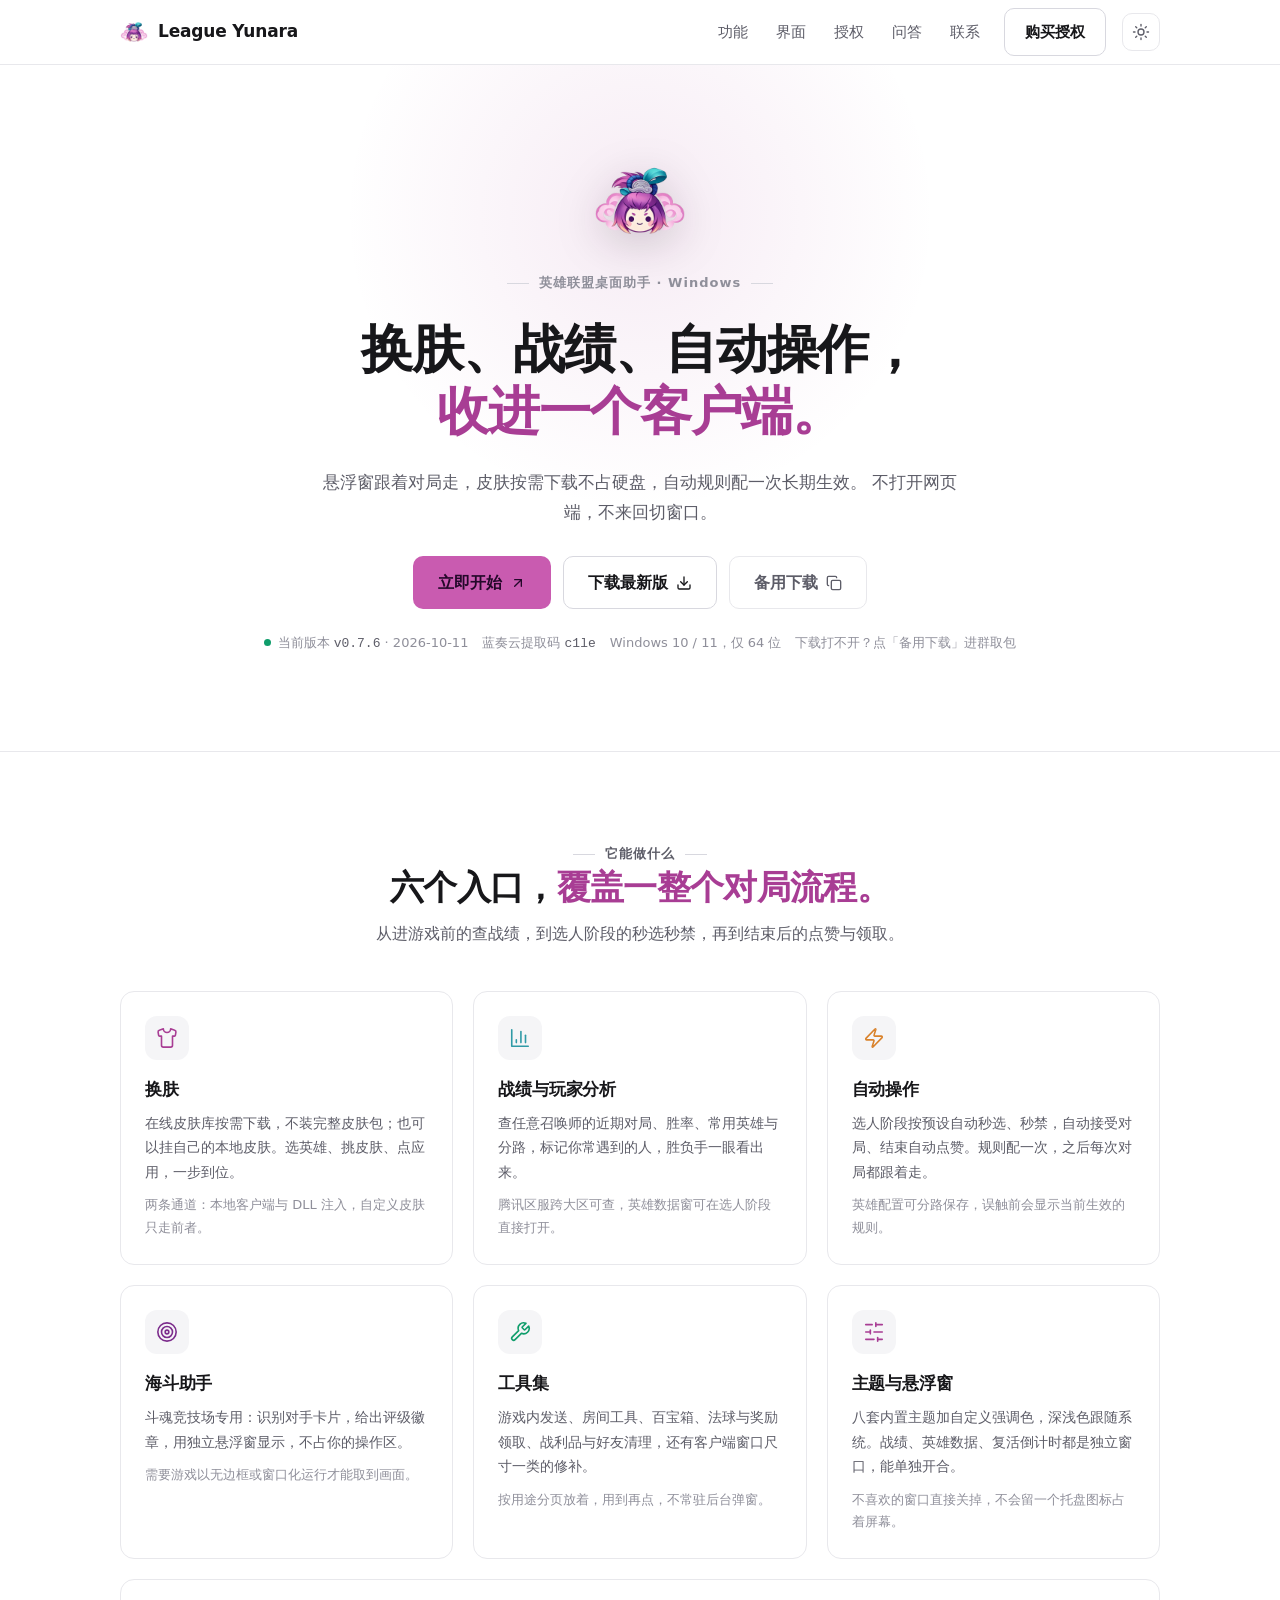
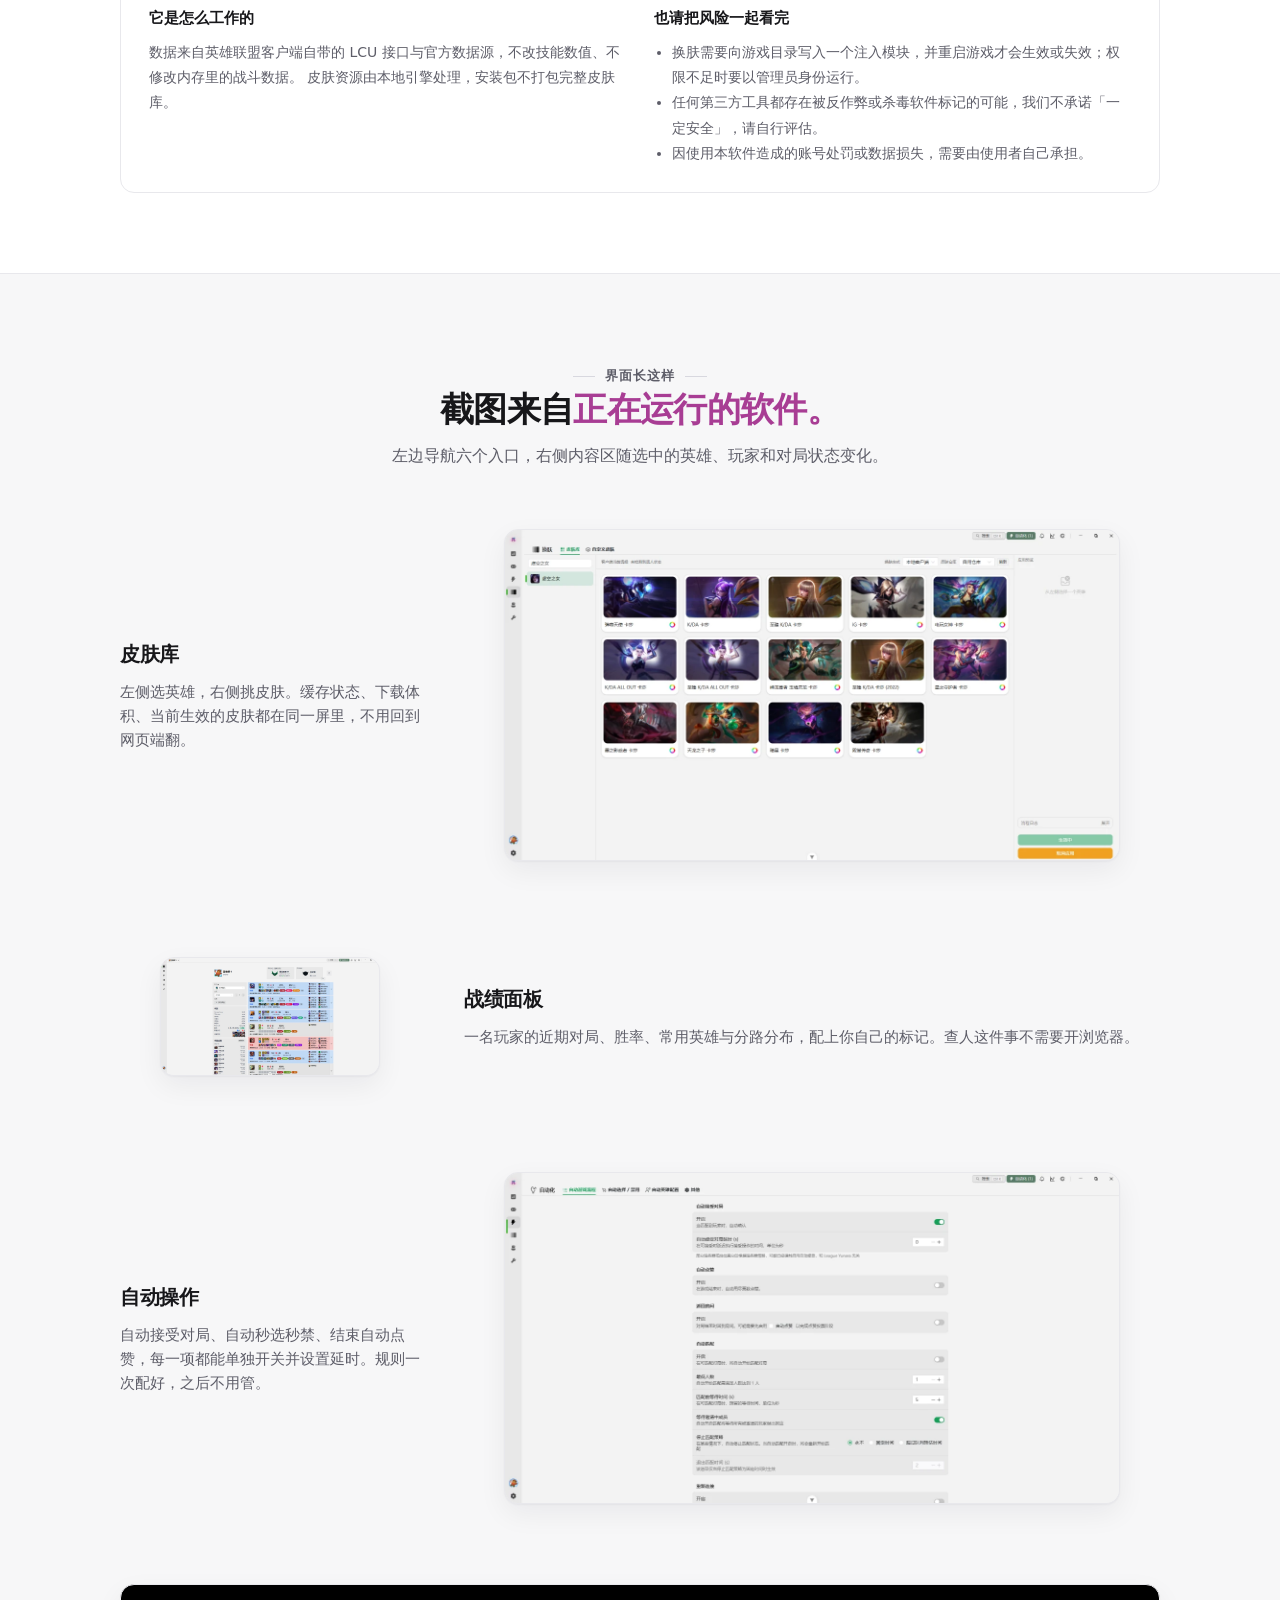
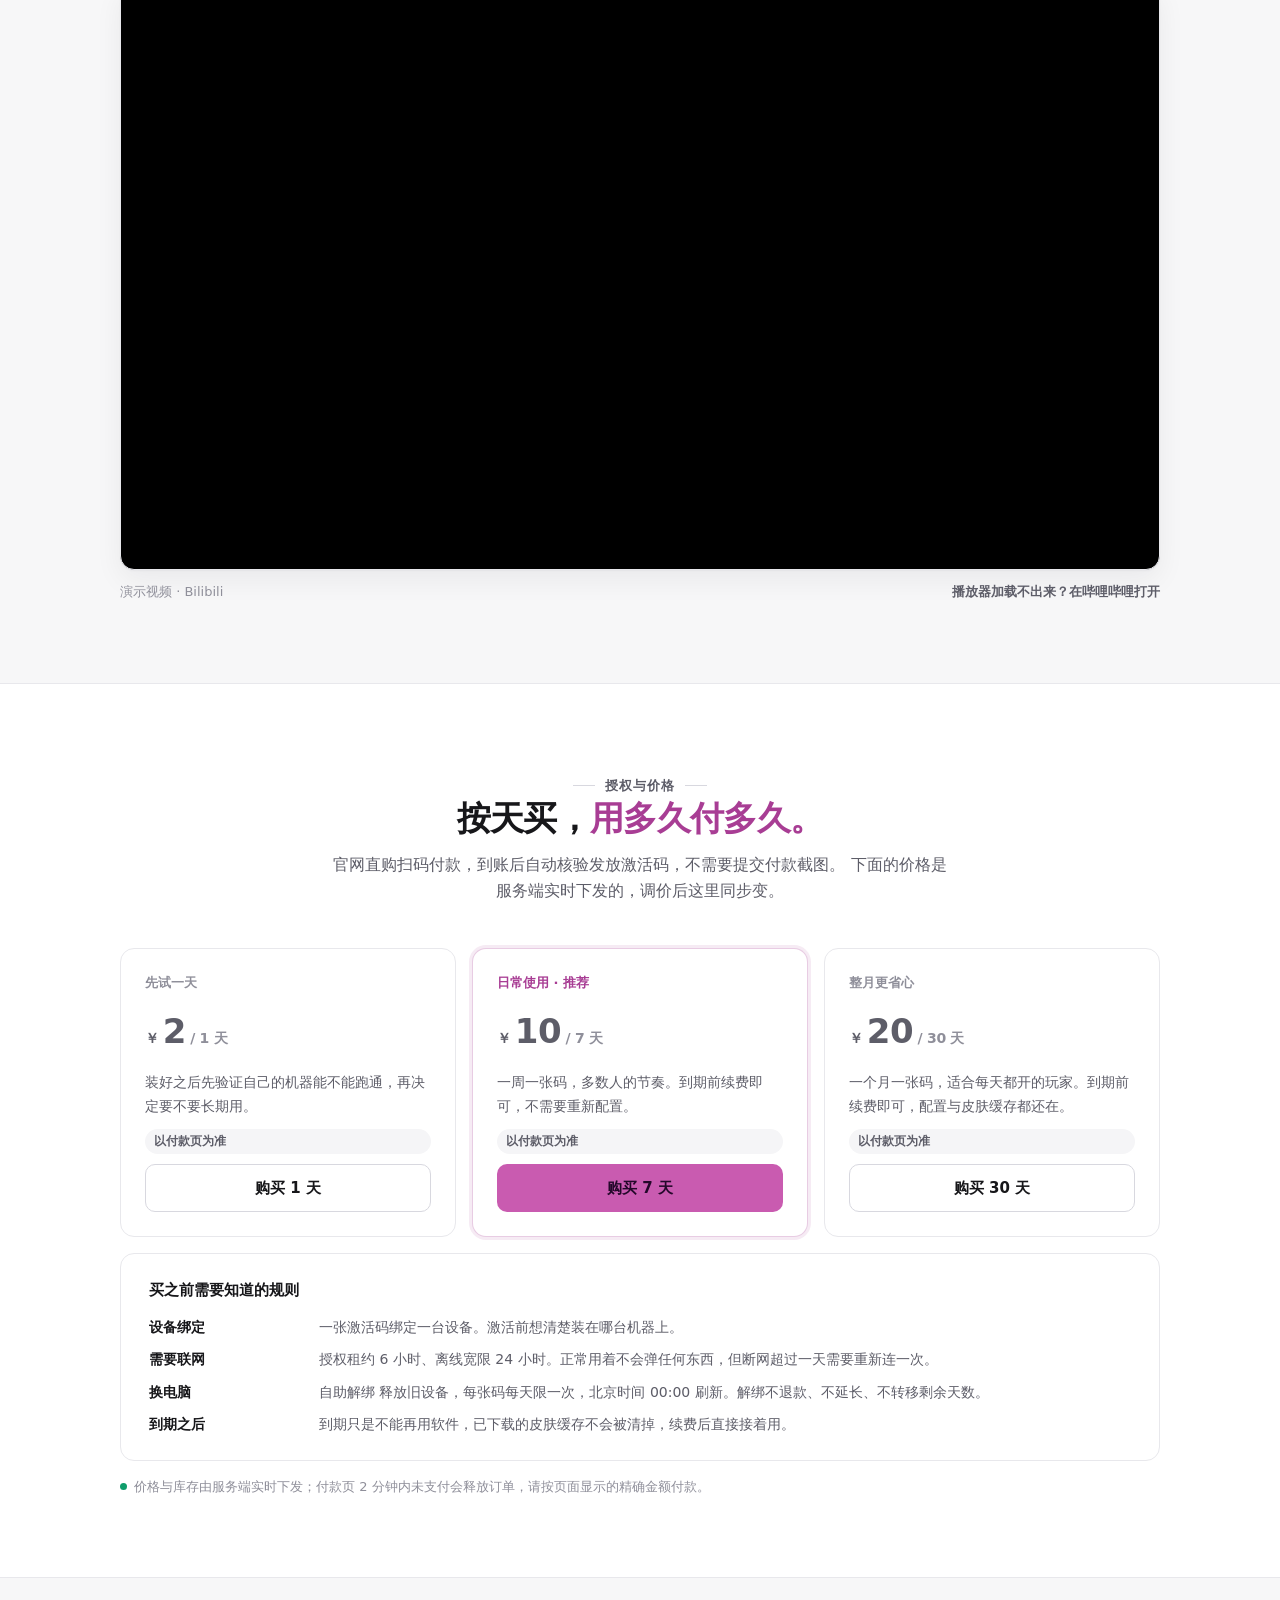
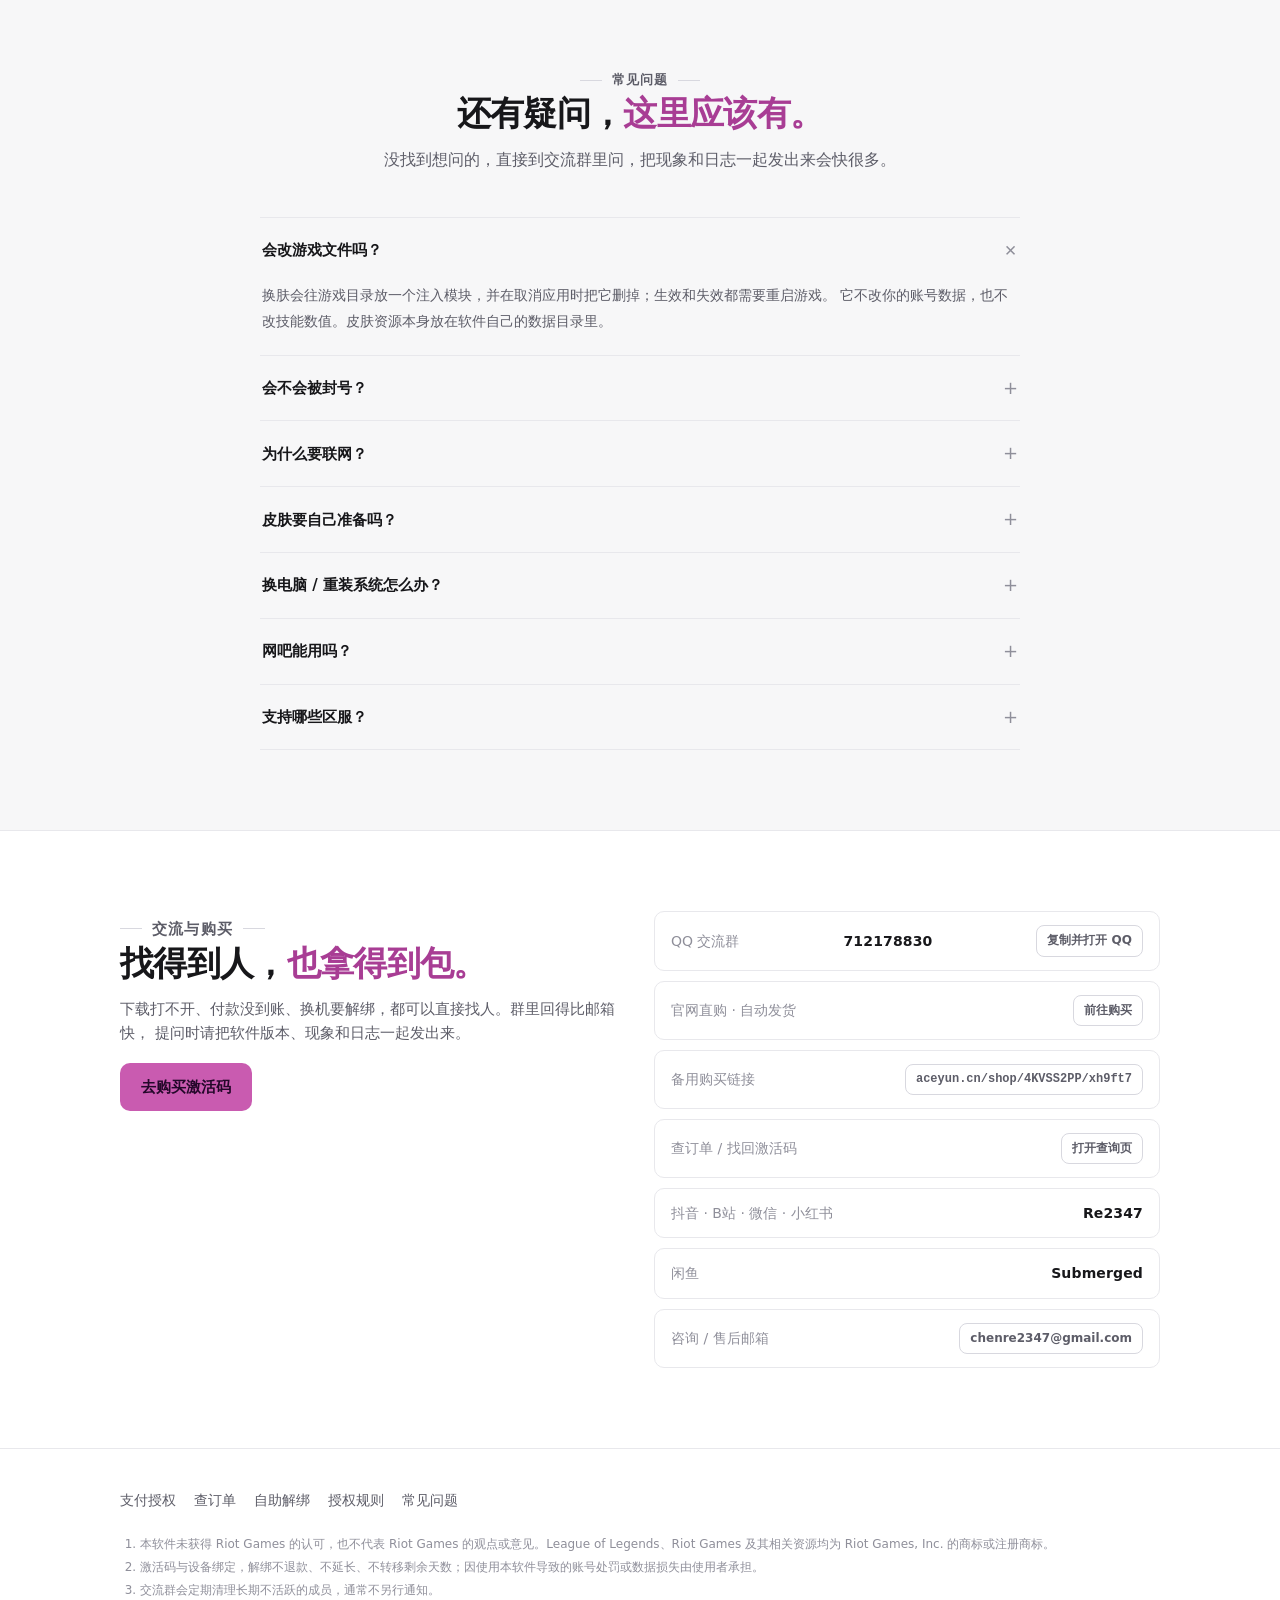
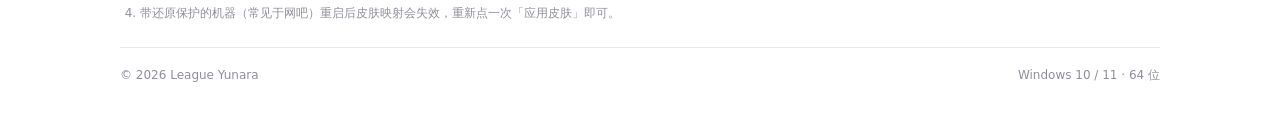
==== index.html @ 268c3302 "shop 备用入口镜像" ====
<!doctype html>
<html lang="zh-CN" data-theme="light">
  <head>
    <meta charset="UTF-8" />
    <meta name="viewport" content="width=device-width, initial-scale=1" />
    <meta
      name="description"
      content="League Yunara：英雄联盟桌面助手。换肤、战绩查询、自动操作、斗魂竞技场海斗助手与工具集，收进一个 Windows 客户端。"
    />
    <meta name="theme-color" content="#a83d94" />
    <meta property="og:title" content="League Yunara｜英雄联盟桌面助手" />
    <meta
      property="og:description"
      content="换肤、战绩、自动操作、海斗助手与工具集，收进一个 Windows 客户端。授权按天购买，官网直购自动发货。"
    />
    <meta property="og:type" content="website" />
    <title>League Yunara｜英雄联盟桌面助手</title>
    <script>
      // 先落主题再画首屏，避免深色偏好用户看到一闪的浅色底
      (function () {
        try {
          var saved = localStorage.getItem("yunara-site-theme");
          var theme =
            saved ||
            (window.matchMedia("(prefers-color-scheme: dark)").matches ? "dark" : "light");
          document.documentElement.setAttribute("data-theme", theme);
        } catch (e) {
          /* 读不到就用 HTML 上的 light 默认值 */
        }
      })();
    </script>
    <link rel="icon" href="./assets/logo.png" type="image/png" />
    <link rel="stylesheet" href="./styles.css" />
  </head>
  <body>
    <a class="skip-link" href="#features">跳到主要内容</a>

    <header class="header">
      <div class="wrap header-inner">
        <a class="brand" href="#top" aria-label="League Yunara 首页">
          <img src="./assets/logo.png" alt="" width="28" height="28" />
          <span>League Yunara</span>
        </a>

        <nav id="site-nav" class="nav" aria-label="主导航">
          <a href="#features">功能</a>
          <a href="#showcase">界面</a>
          <a href="#pricing">授权</a>
          <a href="#faq">问答</a>
          <a href="#contact">联系</a>
          <div class="nav-cta">
            <a
              class="btn btn-secondary"
              href="https://re2347.github.io/leagueyunara-pay/"
              aria-describedby="buy-backup"
              >购买授权</a
            >
            <div class="tip" id="buy-backup" role="tooltip">
              <span class="tip-label">备用购买链接</span>
              <a
                class="tip-link"
                href="https://aceyun.cn/shop/4KVSS2PP/xh9ft7"
                target="_blank"
                rel="noopener noreferrer"
                >aceyun.cn/shop/4KVSS2PP/xh9ft7</a
              >
            </div>
          </div>
        </nav>

        <button
          class="icon-btn theme-toggle"
          type="button"
          aria-label="切换深浅色"
          aria-pressed="false"
        >
          <svg
            class="theme-light"
            viewBox="0 0 24 24"
            fill="none"
            stroke="currentColor"
            stroke-width="1.8"
            stroke-linecap="round"
            stroke-linejoin="round"
            aria-hidden="true"
          >
            <circle cx="12" cy="12" r="4" />
            <path d="M12 2v2" /><path d="M12 20v2" /><path d="m4.93 4.93 1.41 1.41" />
            <path d="m17.66 17.66 1.41 1.41" /><path d="M2 12h2" /><path d="M20 12h2" />
            <path d="m6.34 17.66-1.41 1.41" /><path d="m19.07 4.93-1.41 1.41" />
          </svg>
          <svg
            class="theme-dark"
            viewBox="0 0 24 24"
            fill="none"
            stroke="currentColor"
            stroke-width="1.8"
            stroke-linecap="round"
            stroke-linejoin="round"
            aria-hidden="true"
          >
            <path d="M12 3a6 6 0 0 0 9 9 9 9 0 1 1-9-9Z" />
          </svg>
        </button>

        <button
          class="icon-btn menu-btn"
          type="button"
          aria-expanded="false"
          aria-controls="site-nav"
        >
          <span class="sr-only">打开菜单</span>
          <span aria-hidden="true"></span><span aria-hidden="true"></span>
        </button>
      </div>
    </header>

    <main id="top">
      <section class="hero" aria-labelledby="hero-title">
        <div class="wrap">
          <img class="hero-mark" src="./assets/logo.png" alt="League Yunara 图标" width="256" height="256" />
          <p class="kicker">英雄联盟桌面助手 · Windows</p>
          <h1 id="hero-title">换肤、战绩、自动操作，<br /><em>收进一个客户端。</em></h1>
          <p class="lede">
            悬浮窗跟着对局走，皮肤按需下载不占硬盘，自动规则配一次长期生效。
            不打开网页端，不来回切窗口。
          </p>
          <div class="hero-actions">
            <a class="btn btn-primary btn-lg" href="https://re2347.github.io/leagueyunara-pay/">
              立即开始
              <svg viewBox="0 0 24 24" fill="none" stroke="currentColor" stroke-width="2" stroke-linecap="round" stroke-linejoin="round" aria-hidden="true"><path d="M7 7h10v10" /><path d="M7 17 17 7" /></svg>
            </a>
            <a
              class="btn btn-secondary btn-lg"
              href="https://wwboj.lanzouc.com/b01euq54ah"
              data-lanzou-download
              target="_blank"
              rel="noopener noreferrer"
            >
              下载最新版
              <svg viewBox="0 0 24 24" fill="none" stroke="currentColor" stroke-width="2" stroke-linecap="round" stroke-linejoin="round" aria-hidden="true"><path d="M21 15v4a2 2 0 0 1-2 2H5a2 2 0 0 1-2-2v-4" /><polyline points="7 10 12 15 17 10" /><line x1="12" x2="12" y1="15" y2="3" /></svg>
            </a>
            <button class="btn btn-ghost btn-lg" type="button" id="backup-download">
              备用下载
              <svg viewBox="0 0 24 24" fill="none" stroke="currentColor" stroke-width="2" stroke-linecap="round" stroke-linejoin="round" aria-hidden="true"><rect width="14" height="14" x="8" y="8" rx="2" /><path d="M4 16c-1.1 0-2-.9-2-2V4c0-1.1.9-2 2-2h10c1.1 0 2 .9 2 2" /></svg>
            </button>
          </div>
          <!-- 版本号由 app.js 从 GitCode releases 读取；这里的值是 JS 失败时的兜底，不用每次发版都改 -->
          <p class="hero-meta">
            <span
              ><span class="dot"></span>当前版本 <code id="release-tag">v0.7.6</code> ·
              <span id="release-date">2026-10-11</span></span
            >
            <span>蓝奏云提取码 <code data-copy-password title="点击复制">c1le</code></span>
            <span>Windows 10 / 11，仅 64 位</span>
            <span>下载打不开？点「备用下载」进群取包</span>
          </p>
        </div>
      </section>

      <section id="features" class="section" aria-labelledby="features-title">
        <div class="wrap">
          <div class="section-head reveal">
            <p class="kicker">它能做什么</p>
            <h2 id="features-title">六个入口，<span>覆盖一整个对局流程。</span></h2>
            <p>从进游戏前的查战绩，到选人阶段的秒选秒禁，再到结束后的点赞与领取。</p>
          </div>

          <div class="grid reveal-group">
            <article class="card">
              <div class="tile t-accent">
                <svg viewBox="0 0 24 24" fill="none" stroke="currentColor" stroke-linecap="round" stroke-linejoin="round" aria-hidden="true"><path d="M20.38 3.46 16 2a4 4 0 0 1-8 0L3.62 3.46a2 2 0 0 0-1.34 2.23l.58 3.47a1 1 0 0 0 .99.84H6v10c0 1.1.9 2 2 2h8a2 2 0 0 0 2-2V10h2.15a1 1 0 0 0 .99-.84l.58-3.47a2 2 0 0 0-1.34-2.23z" /></svg>
              </div>
              <h3>换肤</h3>
              <p>在线皮肤库按需下载，不装完整皮肤包；也可以挂自己的本地皮肤。选英雄、挑皮肤、点应用，一步到位。</p>
              <p class="fine">两条通道：本地客户端与 DLL 注入，自定义皮肤只走前者。</p>
            </article>

            <article class="card">
              <div class="tile t-blue">
                <svg viewBox="0 0 24 24" fill="none" stroke="currentColor" stroke-linecap="round" stroke-linejoin="round" aria-hidden="true"><path d="M3 3v18h18" /><path d="M18 17V9" /><path d="M13 17V5" /><path d="M8 17v-3" /></svg>
              </div>
              <h3>战绩与玩家分析</h3>
              <p>查任意召唤师的近期对局、胜率、常用英雄与分路，标记你常遇到的人，胜负手一眼看出来。</p>
              <p class="fine">腾讯区服跨大区可查，英雄数据窗可在选人阶段直接打开。</p>
            </article>

            <article class="card">
              <div class="tile t-amber">
                <svg viewBox="0 0 24 24" fill="none" stroke="currentColor" stroke-linecap="round" stroke-linejoin="round" aria-hidden="true"><path d="M4 14a1 1 0 0 1-.78-1.63l9.9-10.2a.5.5 0 0 1 .86.46l-1.92 6.02A1 1 0 0 0 13 10h7a1 1 0 0 1 .78 1.63l-9.9 10.2a.5.5 0 0 1-.86-.46l1.92-6.02A1 1 0 0 0 11 14z" /></svg>
              </div>
              <h3>自动操作</h3>
              <p>选人阶段按预设自动秒选、秒禁，自动接受对局、结束自动点赞。规则配一次，之后每次对局都跟着走。</p>
              <p class="fine">英雄配置可分路保存，误触前会显示当前生效的规则。</p>
            </article>

            <article class="card">
              <div class="tile t-violet">
                <svg viewBox="0 0 24 24" fill="none" stroke="currentColor" stroke-linecap="round" stroke-linejoin="round" aria-hidden="true"><circle cx="12" cy="12" r="10" /><circle cx="12" cy="12" r="6" /><circle cx="12" cy="12" r="2" /></svg>
              </div>
              <h3>海斗助手</h3>
              <p>斗魂竞技场专用：识别对手卡片，给出评级徽章，用独立悬浮窗显示，不占你的操作区。</p>
              <p class="fine">需要游戏以无边框或窗口化运行才能取到画面。</p>
            </article>

            <article class="card">
              <div class="tile t-emerald">
                <svg viewBox="0 0 24 24" fill="none" stroke="currentColor" stroke-linecap="round" stroke-linejoin="round" aria-hidden="true"><path d="M14.7 6.3a1 1 0 0 0 0 1.4l1.6 1.6a1 1 0 0 0 1.4 0l3.77-3.77a6 6 0 0 1-7.94 7.94l-6.91 6.91a2.12 2.12 0 0 1-3-3l6.91-6.91a6 6 0 0 1 7.94-7.94l-3.76 3.76z" /></svg>
              </div>
              <h3>工具集</h3>
              <p>游戏内发送、房间工具、百宝箱、法球与奖励领取、战利品与好友清理，还有客户端窗口尺寸一类的修补。</p>
              <p class="fine">按用途分页放着，用到再点，不常驻后台弹窗。</p>
            </article>

            <article class="card">
              <div class="tile t-accent">
                <svg viewBox="0 0 24 24" fill="none" stroke="currentColor" stroke-linecap="round" stroke-linejoin="round" aria-hidden="true"><line x1="21" x2="14" y1="4" y2="4" /><line x1="10" x2="3" y1="4" y2="4" /><line x1="21" x2="12" y1="12" y2="12" /><line x1="8" x2="3" y1="12" y2="12" /><line x1="21" x2="16" y1="20" y2="20" /><line x1="12" x2="3" y1="20" y2="20" /><line x1="14" x2="14" y1="2" y2="6" /><line x1="8" x2="8" y1="10" y2="14" /><line x1="16" x2="16" y1="18" y2="22" /></svg>
              </div>
              <h3>主题与悬浮窗</h3>
              <p>八套内置主题加自定义强调色，深浅色跟随系统。战绩、英雄数据、复活倒计时都是独立窗口，能单独开合。</p>
              <p class="fine">不喜欢的窗口直接关掉，不会留一个托盘图标占着屏幕。</p>
            </article>
          </div>

          <div class="notice reveal">
            <div>
              <h3>它是怎么工作的</h3>
              <p>
                数据来自英雄联盟客户端自带的 LCU 接口与官方数据源，不改技能数值、不修改内存里的战斗数据。
                皮肤资源由本地引擎处理，安装包不打包完整皮肤库。
              </p>
            </div>
            <div>
              <h3>也请把风险一起看完</h3>
              <ul>
                <li>换肤需要向游戏目录写入一个注入模块，并重启游戏才会生效或失效；权限不足时要以管理员身份运行。</li>
                <li>任何第三方工具都存在被反作弊或杀毒软件标记的可能，我们不承诺「一定安全」，请自行评估。</li>
                <li>因使用本软件造成的账号处罚或数据损失，需要由使用者自己承担。</li>
              </ul>
            </div>
          </div>
        </div>
      </section>

      <section id="showcase" class="section section-alt" aria-labelledby="showcase-title">
        <div class="wrap">
          <div class="section-head reveal">
            <p class="kicker">界面长这样</p>
            <h2 id="showcase-title">截图来自<span>正在运行的软件。</span></h2>
            <p>左边导航六个入口，右侧内容区随选中的英雄、玩家和对局状态变化。</p>
          </div>

          <div class="shot-row reveal">
            <div class="shot-copy">
              <h3>皮肤库</h3>
              <p>左侧选英雄，右侧挑皮肤。缓存状态、下载体积、当前生效的皮肤都在同一屏里，不用回到网页端翻。</p>
            </div>
            <figure class="shot">
              <img src="./assets/shot-skin.webp" alt="League Yunara 换肤页：英雄列表与皮肤卡片" width="1280" height="688" loading="lazy" />
            </figure>
          </div>

          <div class="shot-row flip reveal">
            <div class="shot-copy">
              <h3>战绩面板</h3>
              <p>一名玩家的近期对局、胜率、常用英雄与分路分布，配上你自己的标记。查人这件事不需要开浏览器。</p>
            </div>
            <figure class="shot">
              <img src="./assets/shot-stats.webp" alt="League Yunara 战绩页：对局列表与胜率统计" width="1280" height="688" loading="lazy" />
            </figure>
          </div>

          <div class="shot-row reveal">
            <div class="shot-copy">
              <h3>自动操作</h3>
              <p>自动接受对局、自动秒选秒禁、结束自动点赞，每一项都能单独开关并设置延时。规则一次配好，之后不用管。</p>
            </div>
            <figure class="shot">
              <img src="./assets/shot-automation.webp" alt="League Yunara 自动操作页：对局流程与点赞开关" width="1280" height="688" loading="lazy" />
            </figure>
          </div>

          <div class="video reveal" id="demo">
            <iframe
              title="League Yunara 功能演示"
              src="https://player.bilibili.com/player.html?bvid=BV1d9h266Esj&amp;high_quality=1&amp;danmaku=0"
              loading="lazy"
              allow="fullscreen"
              allowfullscreen
              referrerpolicy="strict-origin-when-cross-origin"
            ></iframe>
          </div>
          <div class="video-foot reveal">
            <span>演示视频 · Bilibili</span>
            <a href="https://www.bilibili.com/video/BV1d9h266Esj/" rel="noopener noreferrer"
              >播放器加载不出来？在哔哩哔哩打开</a
            >
          </div>
        </div>
      </section>

      <section id="pricing" class="section" aria-labelledby="pricing-title">
        <div class="wrap">
          <div class="section-head reveal">
            <p class="kicker">授权与价格</p>
            <h2 id="pricing-title">按天买，<span>用多久付多久。</span></h2>
            <p>
              官网直购扫码付款，到账后自动核验发放激活码，不需要提交付款截图。
              下面的价格是服务端实时下发的，调价后这里同步变。
            </p>
          </div>

          <div class="plans reveal-group">
            <article class="plan">
              <span class="plan-tag">先试一天</span>
              <p class="price">￥<b data-price="200">2</b><i>/ 1 天</i></p>
              <p>装好之后先验证自己的机器能不能跑通，再决定要不要长期用。</p>
              <span class="pill" data-stock="1">正在读取库存…</span>
              <a class="btn btn-secondary" href="https://re2347.github.io/leagueyunara-pay/?plan=1">购买 1 天</a>
            </article>

            <article class="plan is-featured">
              <span class="plan-tag">日常使用 · 推荐</span>
              <p class="price">￥<b data-price="1000">10</b><i>/ 7 天</i></p>
              <p>一周一张码，多数人的节奏。到期前续费即可，不需要重新配置。</p>
              <span class="pill" data-stock="7">正在读取库存…</span>
              <a class="btn btn-primary" href="https://re2347.github.io/leagueyunara-pay/?plan=7">购买 7 天</a>
            </article>

            <article class="plan">
              <span class="plan-tag">整月更省心</span>
              <p class="price">￥<b data-price="2000">20</b><i>/ 30 天</i></p>
              <p>一个月一张码，适合每天都开的玩家。到期前续费即可，配置与皮肤缓存都还在。</p>
              <span class="pill" data-stock="30">正在读取库存…</span>
              <a class="btn btn-secondary" href="https://re2347.github.io/leagueyunara-pay/?plan=30">购买 30 天</a>
            </article>
          </div>

          <div class="rules reveal">
            <h3>买之前需要知道的规则</h3>
            <dl>
              <dt>设备绑定</dt>
              <dd>一张激活码绑定一台设备。激活前想清楚装在哪台机器上。</dd>
              <dt>需要联网</dt>
              <dd>
                授权租约 6 小时、离线宽限 24 小时。正常用着不会弹任何东西，但断网超过一天需要重新连一次。
              </dd>
              <dt>换电脑</dt>
              <dd>
                <a href="https://re2347.github.io/leagueyunara-pay/unbind.html">自助解绑</a>
                释放旧设备，每张码每天限一次，北京时间 00:00 刷新。解绑不退款、不延长、不转移剩余天数。
              </dd>
              <dt>到期之后</dt>
              <dd>到期只是不能再用软件，已下载的皮肤缓存不会被清掉，续费后直接接着用。</dd>
            </dl>
          </div>

          <p class="foot-note reveal">
            <span class="dot"></span>价格与库存由服务端实时下发；付款页 2 分钟内未支付会释放订单，请按页面显示的精确金额付款。
          </p>
        </div>
      </section>

      <section id="faq" class="section section-alt" aria-labelledby="faq-title">
        <div class="wrap">
          <div class="section-head reveal">
            <p class="kicker">常见问题</p>
            <h2 id="faq-title">还有疑问，<span>这里应该有。</span></h2>
            <p>没找到想问的，直接到交流群里问，把现象和日志一起发出来会快很多。</p>
          </div>

          <div class="faq reveal">
            <details open>
              <summary>会改游戏文件吗？<span aria-hidden="true">+</span></summary>
              <p>
                换肤会往游戏目录放一个注入模块，并在取消应用时把它删掉；生效和失效都需要重启游戏。
                它不改你的账号数据，也不改技能数值。皮肤资源本身放在软件自己的数据目录里。
              </p>
            </details>
            <details>
              <summary>会不会被封号？<span aria-hidden="true">+</span></summary>
              <p>
                我们不承诺一定安全。软件走客户端自带的 LCU 接口与本地渲染，不做内存修改那类事，
                但第三方工具始终有被反作弊标记的可能。请把它当作风险自负的使用，账号问题我们无法代为申诉。
              </p>
            </details>
            <details>
              <summary>为什么要联网？<span aria-hidden="true">+</span></summary>
              <p>
                授权是服务端验证的：租约 6 小时，离线宽限 24 小时，软件会在后台静默续期。
                所以正常使用感觉不到它存在，但长时间断网后需要重新连一次网。
              </p>
            </details>
            <details>
              <summary>皮肤要自己准备吗？<span aria-hidden="true">+</span></summary>
              <p>
                不需要。皮肤库在线按需下载，只取你真正应用的那几个。
                想用自己的皮肤包也可以，走「自定义皮肤」页签，仅本地客户端通道支持。
              </p>
            </details>
            <details>
              <summary>换电脑 / 重装系统怎么办？<span aria-hidden="true">+</span></summary>
              <p>
                先在<a href="https://re2347.github.io/leagueyunara-pay/unbind.html">自助解绑</a>释放旧设备，再在新机器上用同一张码激活。
                每张码每天只能自助解绑一次；如果旧机器已经打不开软件了，加群走人工。
              </p>
            </details>
            <details>
              <summary>网吧能用吗？<span aria-hidden="true">+</span></summary>
              <p>
                可以用。换肤需要向游戏目录写入文件，遇到权限不足时以管理员身份运行软件即可。
                带还原保护的机器重启后皮肤会回到原始状态，重新点一次「应用皮肤」就行。
              </p>
            </details>
            <details>
              <summary>支持哪些区服？<span aria-hidden="true">+</span></summary>
              <p>
                国服为主要使用场景，战绩查询支持腾讯区跨大区；外服按皮肤编号统一处理。
                海斗助手需要游戏以无边框或窗口化运行。
              </p>
            </details>
          </div>
        </div>
      </section>

      <section id="contact" class="section" aria-labelledby="contact-title">
        <div class="wrap contact-grid">
          <div class="contact-copy reveal">
            <p class="kicker">交流与购买</p>
            <h2 id="contact-title">找得到人，<span>也拿得到包。</span></h2>
            <p>
              下载打不开、付款没到账、换机要解绑，都可以直接找人。群里回得比邮箱快，
              提问时请把软件版本、现象和日志一起发出来。
            </p>
            <a class="btn btn-primary" href="https://re2347.github.io/leagueyunara-pay/">去购买激活码</a>
          </div>

          <div class="contact-list reveal-group">
            <div class="contact-row">
              <span>QQ 交流群</span>
              <strong id="qq-group">712178830</strong>
              <button class="mini-btn" type="button" data-copy-qq>复制并打开 QQ</button>
            </div>
            <div class="contact-row">
              <span>官网直购 · 自动发货</span>
              <a class="mini-btn" href="https://re2347.github.io/leagueyunara-pay/">前往购买</a>
            </div>
            <div class="contact-row">
              <span>备用购买链接</span>
              <a
                class="mini-btn mono"
                href="https://aceyun.cn/shop/4KVSS2PP/xh9ft7"
                target="_blank"
                rel="noopener noreferrer"
                >aceyun.cn/shop/4KVSS2PP/xh9ft7</a
              >
            </div>
            <div class="contact-row">
              <span>查订单 / 找回激活码</span>
              <a class="mini-btn" href="https://re2347.github.io/leagueyunara-pay/query.html">打开查询页</a>
            </div>
            <div class="contact-row">
              <span>抖音 · B站 · 微信 · 小红书</span>
              <strong>Re2347</strong>
            </div>
            <div class="contact-row">
              <span>闲鱼</span>
              <strong>Submerged</strong>
            </div>
            <div class="contact-row">
              <span>咨询 / 售后邮箱</span>
              <a class="mini-btn" href="mailto:chenre2347@gmail.com">chenre2347@gmail.com</a>
            </div>
          </div>
        </div>
      </section>
    </main>

    <footer class="footer">
      <div class="wrap">
        <div class="footer-links">
          <a href="https://re2347.github.io/leagueyunara-pay/">支付授权</a>
          <a href="https://re2347.github.io/leagueyunara-pay/query.html">查订单</a>
          <a href="https://re2347.github.io/leagueyunara-pay/unbind.html">自助解绑</a>
          <a href="#pricing">授权规则</a>
          <a href="#faq">常见问题</a>
        </div>
        <ol>
          <li>
            本软件未获得 Riot Games 的认可，也不代表 Riot Games 的观点或意见。League of Legends、Riot Games
            及其相关资源均为 Riot Games, Inc. 的商标或注册商标。
          </li>
          <li>激活码与设备绑定，解绑不退款、不延长、不转移剩余天数；因使用本软件导致的账号处罚或数据损失由使用者承担。</li>
          <li>交流群会定期清理长期不活跃的成员，通常不另行通知。</li>
          <li>带还原保护的机器（常见于网吧）重启后皮肤映射会失效，重新点一次「应用皮肤」即可。</li>
        </ol>
        <div class="footer-bottom">
          <span>© 2026 League Yunara</span>
          <span>Windows 10 / 11 · 64 位</span>
        </div>
      </div>
    </footer>

    <div id="toast" class="toast" role="status" aria-live="polite"></div>

    <script src="./app.js" defer></script>
  </body>
</html>
---- styles.css ----
/* League Yunara 官网样式。无构建步骤：手写 CSS，字体只用系统栈（外链字体在大陆不可达）。
   主题开关在 <html data-theme="light|dark">，与客户端内部约定一致。 */

:root {
  --canvas: #ffffff;
  --canvas-alt: #f7f7f8;
  --surface: #ffffff;
  --surface-2: #f5f5f7;
  --line: #e8e8ec;
  --line-strong: #d8d8df;
  --ink: #17171a;
  --ink-2: #5d5d68;
  --ink-3: #8f8f9a;

  /* 主题色取自软件图标本体：发色由 #7c2c8c 走到 #ec84cc，中调 #a44cac / #e484c4，
     描边 #440c5c。文字与链接用深一档，按钮用亮一档配墨字。 */
  --accent: #a83d94;
  --accent-soft: rgba(168, 61, 148, 0.1);
  --accent-line: rgba(168, 61, 148, 0.26);

  --btn-bg: #c95bb0;
  --btn-bg-hover: #d97cc4;
  --btn-ink: #24082a;

  --emerald: #0f9d6b;
  --blue: #2f9aa6; /* 图标发饰的青 */
  --violet: #7c2c8c; /* 图标发色的暗部 */
  --amber: #d9822b;

  --r-lg: 18px;
  --r-md: 14px;
  --r-sm: 10px;
  --shadow-1: 0 1px 2px rgba(16, 24, 40, 0.04), 0 10px 28px rgba(16, 24, 40, 0.06);
  --shadow-2: 0 28px 64px rgba(16, 24, 40, 0.12);
  --maxw: 1080px;
  --gutter: 20px;
  --sans: "Segoe UI", "Microsoft YaHei UI", "Microsoft YaHei", system-ui, -apple-system,
    "PingFang SC", "Hiragino Sans GB", "Source Han Sans SC", "Noto Sans CJK SC", sans-serif;
  --mono: ui-monospace, "Cascadia Mono", Consolas, "Liberation Mono", monospace;
  color-scheme: light;
}

html[data-theme="dark"] {
  --canvas: #0b0b0d;
  --canvas-alt: #111114;
  --surface: #151518;
  --surface-2: #1c1c21;
  --line: #26262d;
  --line-strong: #35353e;
  --ink: #f2f2f5;
  --ink-2: #a3a3ae;
  --ink-3: #75757f;

  --accent: #e484c4;
  --accent-soft: rgba(228, 132, 196, 0.14);
  --accent-line: rgba(228, 132, 196, 0.32);

  --btn-bg: #c95bb0;
  --btn-bg-hover: #e484c4;
  --btn-ink: #24082a;

  --emerald: #3ecf8e;
  --blue: #4cc0cc;
  --violet: #c084d4;
  --amber: #f0a15c;
  --shadow-1: 0 1px 2px rgba(0, 0, 0, 0.5), 0 10px 28px rgba(0, 0, 0, 0.35);
  --shadow-2: 0 28px 64px rgba(0, 0, 0, 0.5);
  color-scheme: dark;
}

*,
*::before,
*::after {
  box-sizing: border-box;
}

html {
  scroll-behavior: smooth;
  scroll-padding-top: 84px;
  -webkit-text-size-adjust: 100%;
}

body {
  margin: 0;
  background: var(--canvas);
  color: var(--ink);
  font-family: var(--sans);
  font-size: 16px;
  line-height: 1.6;
  -webkit-font-smoothing: antialiased;
  transition: background-color 0.3s ease, color 0.3s ease;
}

img {
  display: block;
  max-width: 100%;
  height: auto;
}

a {
  color: inherit;
  text-decoration: none;
}

h1,
h2,
h3,
p {
  margin: 0;
}

:focus-visible {
  outline: 2px solid var(--accent);
  outline-offset: 2px;
  border-radius: 4px;
}

.sr-only {
  position: absolute;
  width: 1px;
  height: 1px;
  padding: 0;
  margin: -1px;
  overflow: hidden;
  clip: rect(0 0 0 0);
  white-space: nowrap;
  border: 0;
}

.skip-link {
  position: absolute;
  left: -9999px;
  top: 8px;
  z-index: 100;
  padding: 10px 16px;
  background: var(--btn-bg);
  color: var(--btn-ink);
  border-radius: var(--r-sm);
  font-weight: 600;
}

.skip-link:focus {
  left: 8px;
}

.wrap {
  max-width: var(--maxw);
  margin: 0 auto;
  padding: 0 var(--gutter);
}

/* ===== 顶栏 ===== */
.header {
  position: sticky;
  top: 0;
  z-index: 50;
  background: var(--canvas);
  border-bottom: 1px solid var(--line);
  transition: background-color 0.3s ease, border-color 0.3s ease;
}

.header-inner {
  display: flex;
  align-items: center;
  gap: 16px;
  height: 64px;
}

.brand {
  display: flex;
  align-items: center;
  gap: 10px;
  font-size: 1.0625rem;
  font-weight: 700;
  letter-spacing: -0.01em;
  margin-right: auto;
}

.brand img {
  width: 28px;
  height: 28px;
  border-radius: 7px;
}

.nav {
  display: flex;
  align-items: center;
  gap: 4px;
}

.nav > a {
  padding: 8px 12px;
  border-radius: var(--r-sm);
  color: var(--ink-2);
  font-size: 0.9375rem;
  font-weight: 500;
  transition: color 0.2s ease, background-color 0.2s ease;
}

.nav > a:hover {
  color: var(--ink);
  background: var(--surface-2);
}

.nav .btn {
  margin-left: 8px;
}

/* 购买授权悬浮出来的备用链接：复用卡片的表面/描边/阴影，两档主题都跟着 token 走 */
.nav-cta {
  position: relative;
}

.tip {
  position: absolute;
  top: calc(100% + 10px);
  right: 0;
  z-index: 60;
  min-width: 240px;
  padding: 10px 12px;
  background: var(--surface);
  border: 1px solid var(--line);
  border-radius: var(--r-sm);
  box-shadow: var(--shadow-1);
  text-align: left;
  opacity: 0;
  visibility: hidden;
  transform: translateY(-4px);
  transition: opacity 0.18s ease, transform 0.18s ease, visibility 0.18s;
}

.nav-cta:hover .tip,
.nav-cta:focus-within .tip {
  opacity: 1;
  visibility: visible;
  transform: none;
}

.tip::before {
  content: "";
  position: absolute;
  top: -5px;
  right: 20px;
  width: 8px;
  height: 8px;
  background: var(--surface);
  border-top: 1px solid var(--line);
  border-left: 1px solid var(--line);
  transform: rotate(45deg);
}

.tip-label {
  display: block;
  margin-bottom: 4px;
  color: var(--ink-3);
  font-size: 0.75rem;
  font-weight: 600;
}

.tip-link {
  display: block;
  color: var(--accent);
  font-family: var(--mono);
  font-size: 0.75rem;
  line-height: 1.5;
  word-break: break-all;
}

.tip-link:hover {
  text-decoration: underline;
}

.icon-btn {
  display: grid;
  place-items: center;
  width: 38px;
  height: 38px;
  border: 1px solid var(--line);
  border-radius: var(--r-sm);
  background: var(--surface);
  color: var(--ink-2);
  cursor: pointer;
  transition: color 0.2s ease, border-color 0.2s ease;
}

.icon-btn:hover {
  color: var(--ink);
  border-color: var(--line-strong);
}

.icon-btn svg {
  width: 18px;
  height: 18px;
}

.theme-dark,
html[data-theme="dark"] .theme-light {
  display: none;
}

html[data-theme="dark"] .theme-dark {
  display: block;
}

.menu-btn {
  display: none;
}

.menu-btn span {
  display: block;
  width: 16px;
  height: 1.5px;
  background: currentColor;
  border-radius: 2px;
  transition: transform 0.2s ease;
}

.menu-btn span + span {
  margin-top: 4px;
}

.menu-btn[aria-expanded="true"] span:first-child {
  transform: translateY(2.75px) rotate(45deg);
}

.menu-btn[aria-expanded="true"] span:last-child {
  transform: translateY(-2.75px) rotate(-45deg);
}

/* ===== 按钮 ===== */
.btn {
  display: inline-flex;
  align-items: center;
  justify-content: center;
  gap: 8px;
  padding: 11px 20px;
  border: 1px solid transparent;
  border-radius: var(--r-sm);
  font: inherit;
  font-size: 0.9375rem;
  font-weight: 600;
  cursor: pointer;
  white-space: nowrap;
  transition: background-color 0.2s ease, border-color 0.2s ease, color 0.2s ease,
    transform 0.2s ease;
}

.btn svg {
  width: 16px;
  height: 16px;
}

.btn:active {
  transform: translateY(1px);
}

.btn-primary {
  background: var(--btn-bg);
  color: var(--btn-ink);
}

.btn-primary:hover {
  background: var(--btn-bg-hover);
}

.btn-secondary {
  background: var(--surface);
  border-color: var(--line-strong);
  color: var(--ink);
}

.btn-secondary:hover {
  border-color: var(--ink-3);
  background: var(--surface-2);
}

.btn-ghost {
  background: transparent;
  border-color: var(--line);
  color: var(--ink-2);
}

.btn-ghost:hover {
  color: var(--ink);
  border-color: var(--line-strong);
}

.btn-lg {
  padding: 13px 24px;
  font-size: 1rem;
}

/* ===== Hero ===== */
.hero {
  position: relative;
  overflow: hidden;
  padding: 88px 0 96px;
  text-align: center;
}

.hero::before {
  content: "";
  position: absolute;
  left: 50%;
  top: -260px;
  width: 820px;
  height: 820px;
  transform: translateX(-50%);
  background: radial-gradient(closest-side, var(--accent-soft), transparent 72%);
  pointer-events: none;
}

.hero > .wrap {
  position: relative;
  display: flex;
  flex-direction: column;
  align-items: center;
  gap: 24px;
}

/* 图标本体是透明 PNG，用 drop-shadow 才贴着轮廓，box-shadow 会露出方角 */
.hero-mark {
  width: 96px;
  height: 96px;
  filter: drop-shadow(0 10px 22px rgba(24, 12, 20, 0.18));
}

.kicker {
  display: inline-flex;
  align-items: center;
  gap: 10px;
  color: var(--ink-3);
  font-size: 0.8125rem;
  font-weight: 600;
  letter-spacing: 0.08em;
}

.kicker::before,
.kicker::after {
  content: "";
  width: 22px;
  height: 1px;
  background: var(--line-strong);
}

h1 {
  max-width: 820px;
  font-size: clamp(2rem, 5.6vw, 3.25rem);
  font-weight: 800;
  line-height: 1.2;
  letter-spacing: -0.025em;
}

h1 em {
  font-style: normal;
  color: var(--accent);
}

.lede {
  max-width: 640px;
  color: var(--ink-2);
  font-size: 1.0625rem;
  line-height: 1.8;
}

.hero-actions {
  display: flex;
  flex-wrap: wrap;
  justify-content: center;
  gap: 12px;
  margin-top: 4px;
}

.hero-meta {
  display: flex;
  flex-wrap: wrap;
  justify-content: center;
  gap: 6px 14px;
  color: var(--ink-3);
  font-size: 0.8125rem;
}

.hero-meta code {
  font-family: var(--mono);
  font-size: 0.8125rem;
  color: var(--ink-2);
}

.dot {
  display: inline-block;
  width: 7px;
  height: 7px;
  margin-right: 7px;
  border-radius: 50%;
  background: var(--emerald);
  vertical-align: 1px;
}

/* ===== 分区 ===== */
.section {
  padding: 80px 0;
  border-top: 1px solid var(--line);
}

.section-alt {
  background: var(--canvas-alt);
}

.section-head {
  max-width: 620px;
  margin: 0 auto 44px;
  text-align: center;
}

h2 {
  font-size: clamp(1.625rem, 3.4vw, 2.125rem);
  font-weight: 700;
  line-height: 1.3;
  letter-spacing: -0.02em;
}

h2 span {
  color: var(--accent);
}

.section-head p {
  margin-top: 12px;
  color: var(--ink-2);
}

/* ===== 能力卡 ===== */
.grid {
  display: grid;
  grid-template-columns: repeat(3, minmax(0, 1fr));
  gap: 20px;
}

.card {
  padding: 24px;
  background: var(--surface);
  border: 1px solid var(--line);
  border-radius: var(--r-md);
  transition: border-color 0.25s ease, transform 0.25s ease, background-color 0.3s ease;
}

.card:hover {
  border-color: var(--line-strong);
  transform: translateY(-2px);
}

.tile {
  display: grid;
  place-items: center;
  width: 44px;
  height: 44px;
  margin-bottom: 16px;
  border-radius: 12px;
  background: var(--surface-2);
}

.tile svg {
  width: 22px;
  height: 22px;
  stroke-width: 1.75;
}

.t-accent {
  color: var(--accent);
}
.t-emerald {
  color: var(--emerald);
}
.t-blue {
  color: var(--blue);
}
.t-violet {
  color: var(--violet);
}
.t-amber {
  color: var(--amber);
}

.card h3 {
  margin-bottom: 8px;
  font-size: 1.0625rem;
  font-weight: 700;
  letter-spacing: -0.01em;
}

.card p {
  color: var(--ink-2);
  font-size: 0.875rem;
  line-height: 1.75;
}

.card p + p,
.card .fine {
  margin-top: 10px;
  color: var(--ink-3);
  font-size: 0.8125rem;
}

/* 坦白说明块 */
.notice {
  display: grid;
  grid-template-columns: repeat(2, minmax(0, 1fr));
  gap: 28px;
  margin-top: 20px;
  padding: 26px 28px;
  background: var(--surface);
  border: 1px solid var(--line);
  border-radius: var(--r-md);
}

.notice h3 {
  margin-bottom: 10px;
  font-size: 0.9375rem;
  font-weight: 700;
}

.notice p,
.notice li {
  color: var(--ink-2);
  font-size: 0.875rem;
  line-height: 1.8;
}

.notice ul {
  margin: 0;
  padding-left: 18px;
}

/* ===== 界面展示 ===== */
.shot-row {
  display: grid;
  grid-template-columns: minmax(0, 300px) minmax(0, 1fr);
  gap: 44px;
  align-items: center;
  margin-bottom: 64px;
}

.shot-row:last-of-type {
  margin-bottom: 0;
}

.shot-row.flip .shot-copy {
  order: 2;
}

.shot-copy h3 {
  margin-bottom: 10px;
  font-size: 1.25rem;
  font-weight: 700;
  letter-spacing: -0.015em;
}

.shot-copy p {
  color: var(--ink-2);
  font-size: 0.9375rem;
}

.shot {
  overflow: hidden;
  border: 1px solid var(--line);
  border-radius: var(--r-md);
  background: var(--surface-2);
  box-shadow: var(--shadow-1);
}

.shot img {
  width: 100%;
}

.video {
  overflow: hidden;
  border: 1px solid var(--line);
  border-radius: var(--r-md);
  background: #000;
  box-shadow: var(--shadow-1);
}

.video iframe {
  display: block;
  width: 100%;
  aspect-ratio: 16 / 9;
  border: 0;
}

.video-foot {
  display: flex;
  flex-wrap: wrap;
  gap: 12px;
  justify-content: space-between;
  margin-top: 12px;
  color: var(--ink-3);
  font-size: 0.8125rem;
}

.video-foot a {
  color: var(--ink-2);
  font-weight: 600;
}

.video-foot a:hover {
  color: var(--accent);
}

/* ===== 授权 ===== */
.plans {
  display: grid;
  grid-template-columns: repeat(3, minmax(0, 1fr));
  gap: 16px;
}

.plan {
  position: relative;
  display: flex;
  flex-direction: column;
  gap: 10px;
  padding: 24px;
  background: var(--surface);
  border: 1px solid var(--line);
  border-radius: var(--r-md);
}

.plan.is-featured {
  border-color: var(--accent-line);
  box-shadow: 0 0 0 3px var(--accent-soft);
}

.plan-tag {
  color: var(--ink-3);
  font-size: 0.8125rem;
  font-weight: 600;
}

.plan.is-featured .plan-tag {
  color: var(--accent);
}

.price {
  display: flex;
  align-items: baseline;
  gap: 4px;
  font-weight: 800;
  letter-spacing: -0.02em;
}

.price b {
  font-size: 2.125rem;
  font-weight: 800;
}

.price i {
  font-style: normal;
  color: var(--ink-3);
  font-size: 0.875rem;
  font-weight: 600;
}

.price s {
  margin-left: 6px;
  color: var(--ink-3);
  font-size: 0.8125rem;
  font-weight: 500;
}

.plan p {
  flex: 1;
  color: var(--ink-2);
  font-size: 0.875rem;
  line-height: 1.7;
}

.pill {
  display: inline-flex;
  align-items: center;
  padding: 3px 9px;
  border-radius: 999px;
  background: var(--surface-2);
  color: var(--ink-2);
  font-size: 0.75rem;
  font-weight: 600;
}

.pill-ok {
  background: rgba(15, 157, 107, 0.12);
  color: var(--emerald);
}

.pill-low {
  background: rgba(217, 130, 43, 0.14);
  color: var(--amber);
}

.pill-out {
  background: var(--accent-soft);
  color: var(--accent);
}

.rules {
  margin-top: 16px;
  padding: 24px 28px;
  background: var(--surface);
  border: 1px solid var(--line);
  border-radius: var(--r-md);
}

.rules h3 {
  margin-bottom: 14px;
  font-size: 0.9375rem;
  font-weight: 700;
}

.rules dl {
  display: grid;
  grid-template-columns: 150px minmax(0, 1fr);
  gap: 10px 20px;
  margin: 0;
  font-size: 0.875rem;
}

.rules dt {
  color: var(--ink);
  font-weight: 600;
}

.rules dd {
  margin: 0;
  color: var(--ink-2);
}

.foot-note {
  margin-top: 16px;
  color: var(--ink-3);
  font-size: 0.8125rem;
}

/* ===== 问答 ===== */
.faq {
  max-width: 760px;
  margin: 0 auto;
  border-top: 1px solid var(--line);
}

.faq details {
  border-bottom: 1px solid var(--line);
}

.faq summary {
  display: flex;
  align-items: center;
  justify-content: space-between;
  gap: 16px;
  padding: 18px 2px;
  color: var(--ink);
  font-size: 0.9375rem;
  font-weight: 600;
  cursor: pointer;
  list-style: none;
}

.faq summary::-webkit-details-marker {
  display: none;
}

.faq summary span {
  color: var(--ink-3);
  font-size: 1.125rem;
  font-weight: 400;
  transition: transform 0.2s ease;
}

.faq details[open] summary span {
  transform: rotate(45deg);
}

.faq details p {
  padding: 0 2px 20px;
  color: var(--ink-2);
  font-size: 0.875rem;
  line-height: 1.85;
}

.faq details a {
  color: var(--accent);
  font-weight: 600;
}

.faq details a:hover {
  text-decoration: underline;
}

/* ===== 联系 ===== */
.contact-grid {
  display: grid;
  grid-template-columns: minmax(0, 1fr) minmax(0, 1fr);
  gap: 28px;
  align-items: start;
}

.contact-copy h2 {
  margin-bottom: 12px;
}

.contact-copy p {
  color: var(--ink-2);
  font-size: 0.9375rem;
}

.contact-copy .btn {
  margin-top: 18px;
}

.contact-list {
  display: grid;
  gap: 10px;
}

.contact-row {
  display: flex;
  align-items: center;
  justify-content: space-between;
  gap: 16px;
  padding: 13px 16px;
  background: var(--surface);
  border: 1px solid var(--line);
  border-radius: var(--r-sm);
  font-size: 0.875rem;
}

.contact-row span {
  color: var(--ink-3);
}

.contact-row strong {
  font-weight: 600;
  letter-spacing: 0.01em;
}

.mini-btn {
  padding: 5px 10px;
  border: 1px solid var(--line-strong);
  border-radius: 8px;
  background: transparent;
  color: var(--ink-2);
  font: inherit;
  font-size: 0.75rem;
  font-weight: 600;
  cursor: pointer;
  transition: color 0.2s ease, border-color 0.2s ease;
}

.mini-btn:hover {
  color: var(--accent);
  border-color: var(--accent-line);
}

/* 备用购买链接直接显示地址，触屏用户没有 hover 也能看到并长按复制 */
.mini-btn.mono {
  font-family: var(--mono);
  font-size: 0.75rem;
  white-space: normal;
  text-align: right;
  overflow-wrap: anywhere;
}

/* ===== 页脚 ===== */
.footer {
  padding: 40px 0 48px;
  border-top: 1px solid var(--line);
  background: var(--canvas);
}

.footer-links {
  display: flex;
  flex-wrap: wrap;
  gap: 18px;
  margin-bottom: 22px;
  font-size: 0.875rem;
}

.footer-links a {
  color: var(--ink-2);
  font-weight: 500;
}

.footer-links a:hover {
  color: var(--accent);
}

.footer ol {
  margin: 0 0 22px;
  padding-left: 20px;
  color: var(--ink-3);
  font-size: 0.75rem;
  line-height: 1.9;
}

.footer-bottom {
  display: flex;
  flex-wrap: wrap;
  gap: 8px 16px;
  justify-content: space-between;
  padding-top: 18px;
  border-top: 1px solid var(--line);
  color: var(--ink-3);
  font-size: 0.75rem;
}

/* ===== toast ===== */
.toast {
  position: fixed;
  left: 50%;
  bottom: 28px;
  z-index: 60;
  max-width: min(92vw, 420px);
  padding: 12px 18px;
  transform: translate(-50%, 12px);
  opacity: 0;
  pointer-events: none;
  background: var(--ink);
  color: var(--canvas);
  border-radius: var(--r-sm);
  font-size: 0.875rem;
  font-weight: 500;
  box-shadow: var(--shadow-2);
  transition: opacity 0.25s ease, transform 0.25s ease;
}

.toast.is-visible {
  opacity: 1;
  transform: translate(-50%, 0);
}

/* ===== 入场（仅在 JS 可用时隐藏） ===== */
.js .reveal {
  opacity: 0;
  transform: translateY(14px);
  transition: opacity 0.55s ease, transform 0.55s ease;
}

.js .reveal.in {
  opacity: 1;
  transform: none;
}

.js .reveal-group > * {
  opacity: 0;
  transform: translateY(14px);
  transition: opacity 0.5s ease, transform 0.5s ease;
}

.js .reveal-group.in > * {
  opacity: 1;
  transform: none;
}

.js .reveal-group.in > *:nth-child(2) {
  transition-delay: 0.06s;
}

.js .reveal-group.in > *:nth-child(3) {
  transition-delay: 0.12s;
}

.js .reveal-group.in > *:nth-child(4) {
  transition-delay: 0.18s;
}

/* ===== 响应式 ===== */
@media (max-width: 960px) {
  .grid,
  .plans {
    grid-template-columns: repeat(2, minmax(0, 1fr));
  }

  .shot-row,
  .contact-grid,
  .notice {
    grid-template-columns: minmax(0, 1fr);
    gap: 24px;
  }

  .shot-row.flip .shot-copy {
    order: 0;
  }
}

@media (max-width: 880px) {
  .menu-btn {
    display: grid;
  }

  .nav {
    position: absolute;
    top: 64px;
    left: 0;
    right: 0;
    display: none;
    flex-direction: column;
    align-items: stretch;
    gap: 2px;
    padding: 12px var(--gutter) 20px;
    background: var(--canvas);
    border-bottom: 1px solid var(--line);
    box-shadow: var(--shadow-1);
  }

  .nav.is-open {
    display: flex;
  }

  .nav > a {
    padding: 12px 10px;
    font-size: 1rem;
  }

  .nav .btn {
    margin: 10px 0 0;
  }
}

@media (max-width: 620px) {
  .grid,
  .plans,
  .rules dl {
    grid-template-columns: minmax(0, 1fr);
  }

  .rules dl {
    gap: 2px 0;
  }

  .rules dd {
    margin-bottom: 12px;
  }

  .section {
    padding: 60px 0;
  }

  /* 窄屏下把每行的操作项放到第二行，长链接不会被截成 "t7" 这种孤字 */
  .contact-row {
    flex-wrap: wrap;
  }

  .contact-row > .mini-btn {
    flex: 1 1 100%;
    text-align: left;
  }

  .hero {
    padding: 60px 0 68px;
  }

  .hero-actions .btn {
    flex: 1 1 auto;
  }
}

@media (prefers-reduced-motion: reduce) {
  html {
    scroll-behavior: auto;
  }

  *,
  *::before,
  *::after {
    animation: none !important;
    transition: none !important;
  }

  .js .reveal,
  .js .reveal-group > * {
    opacity: 1;
    transform: none;
  }
}
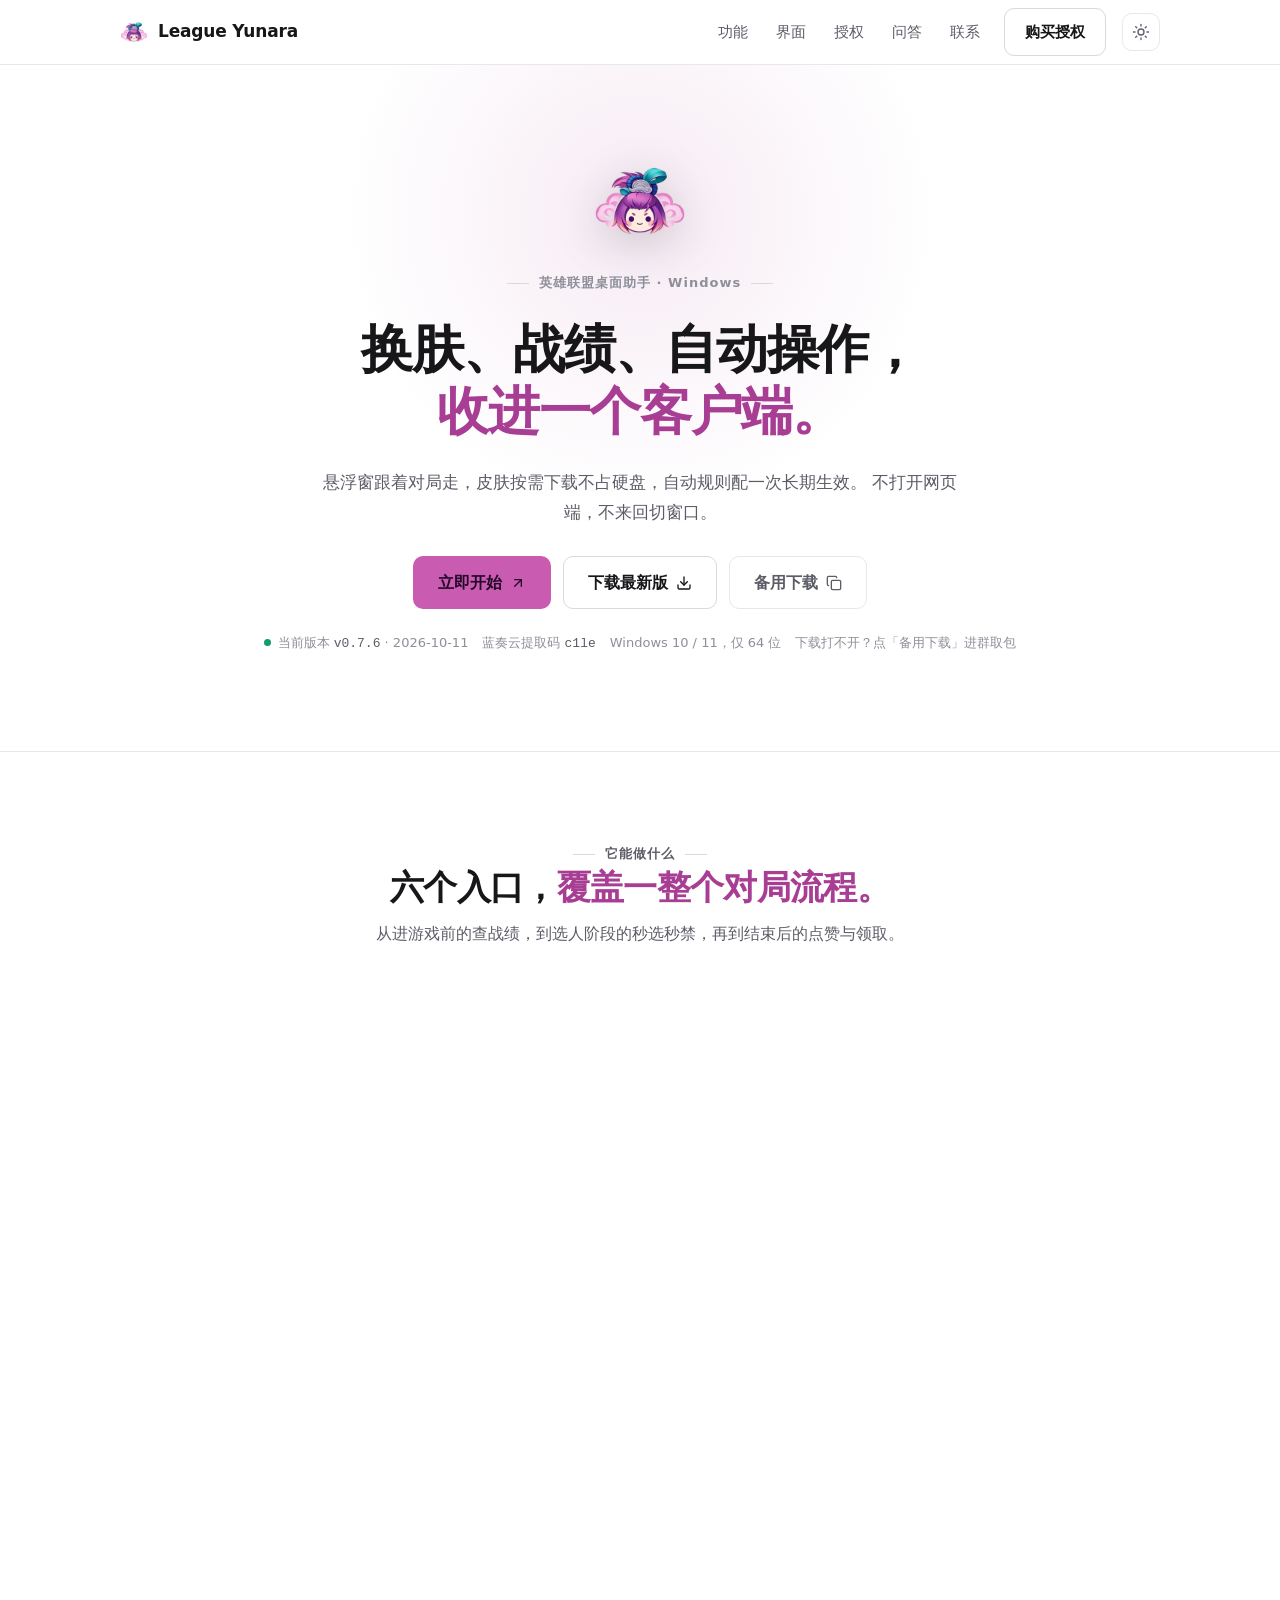
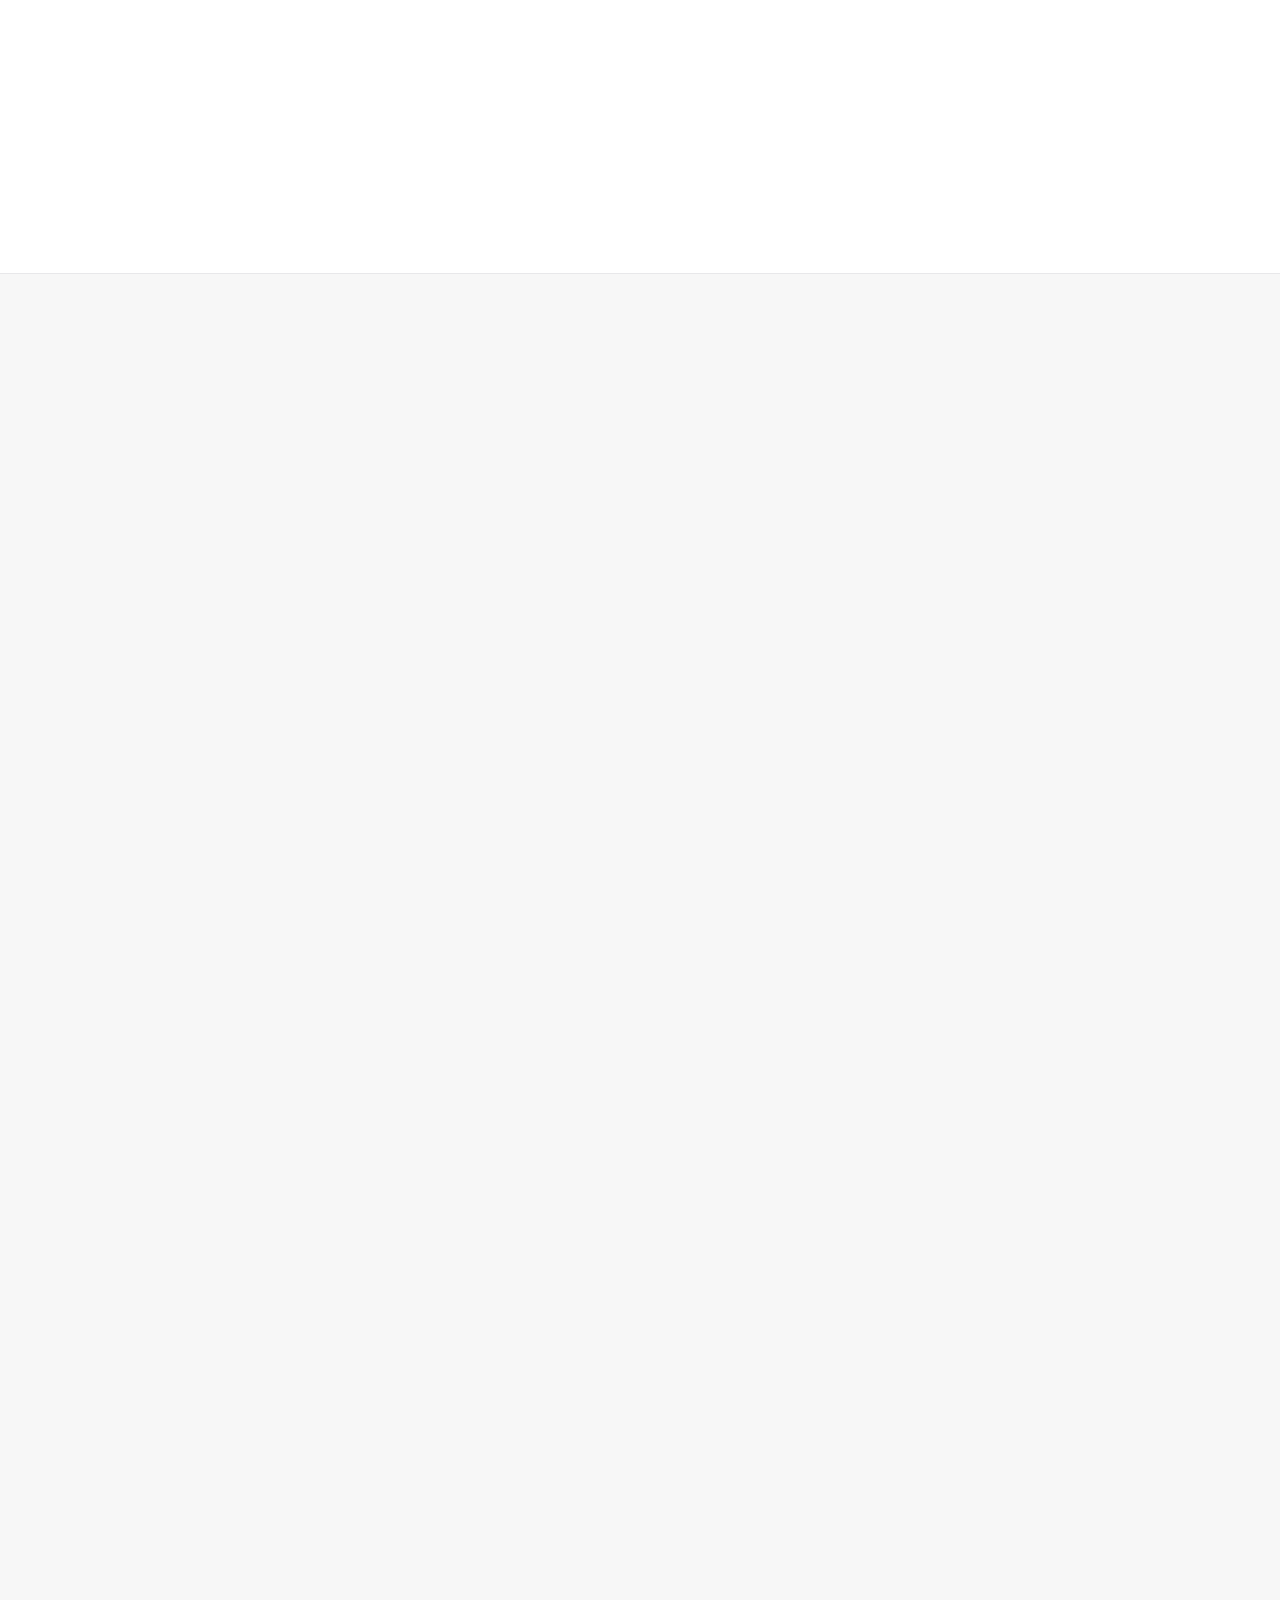
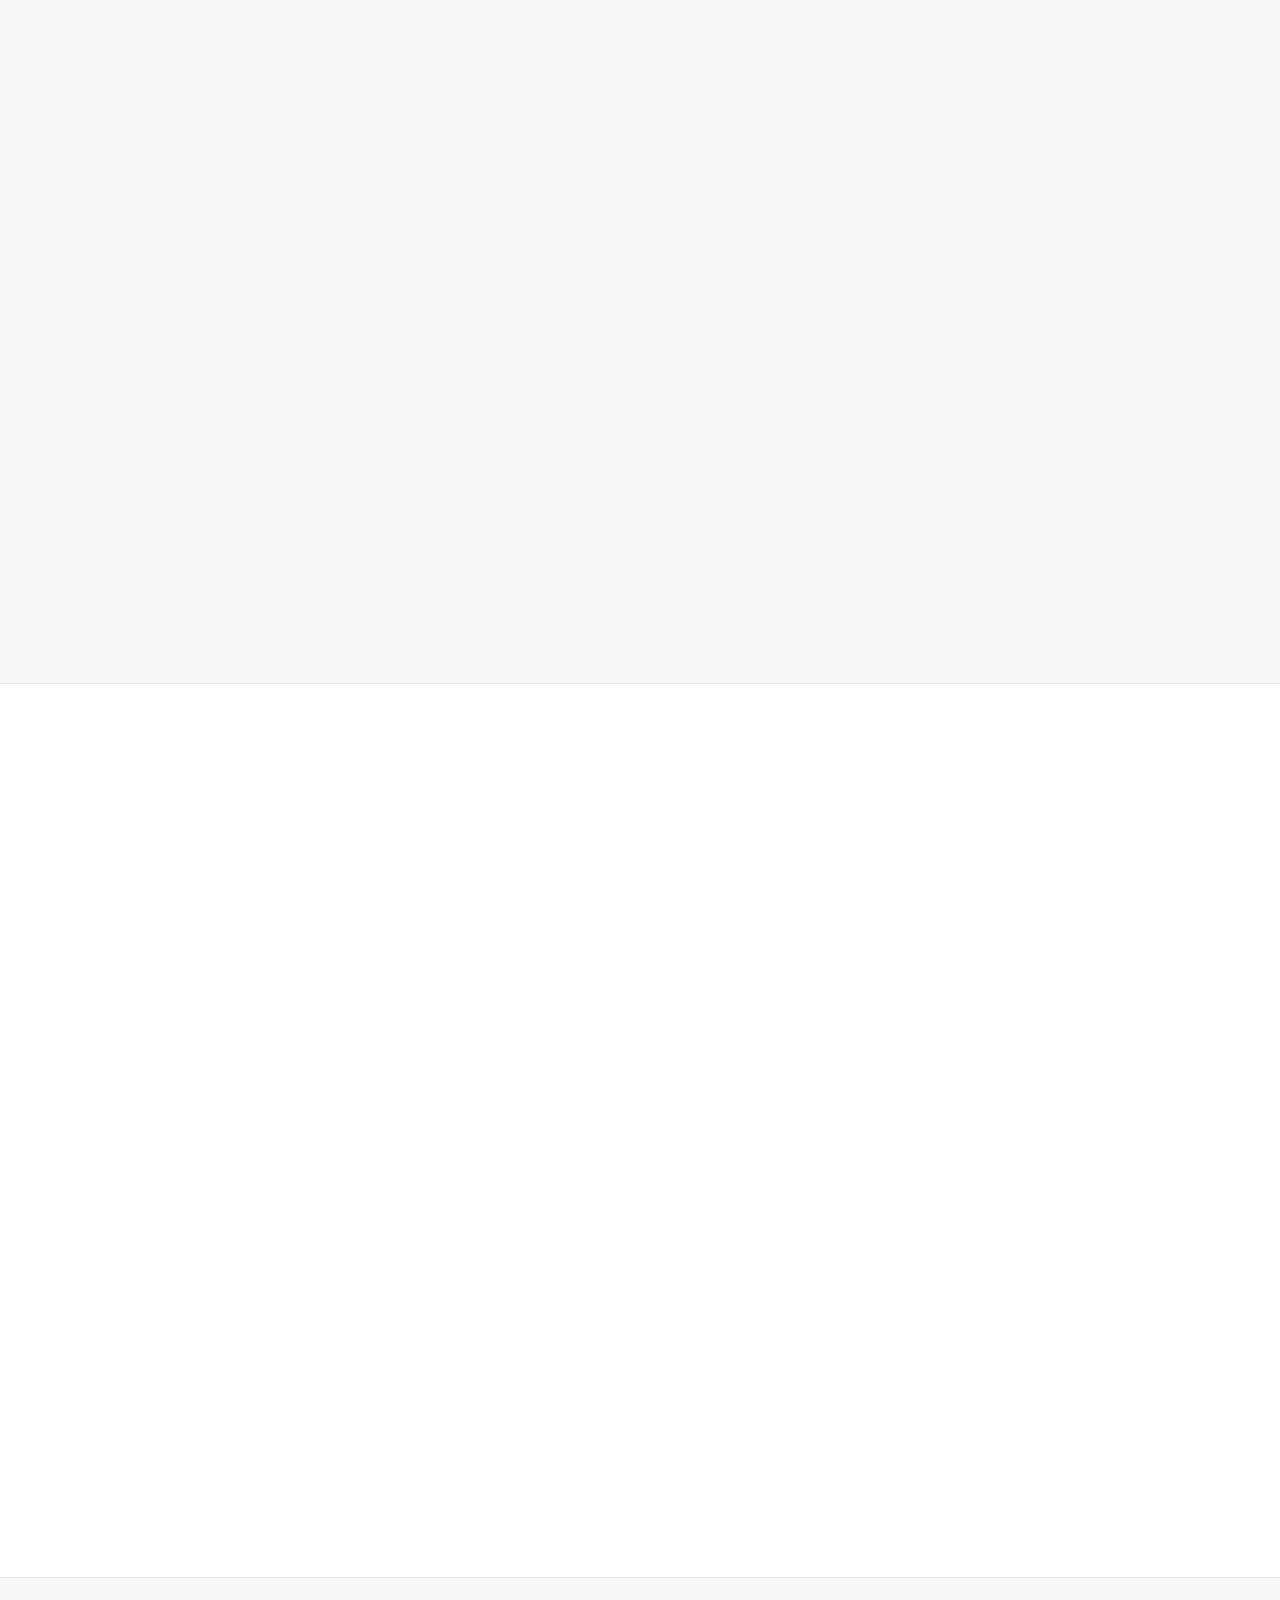
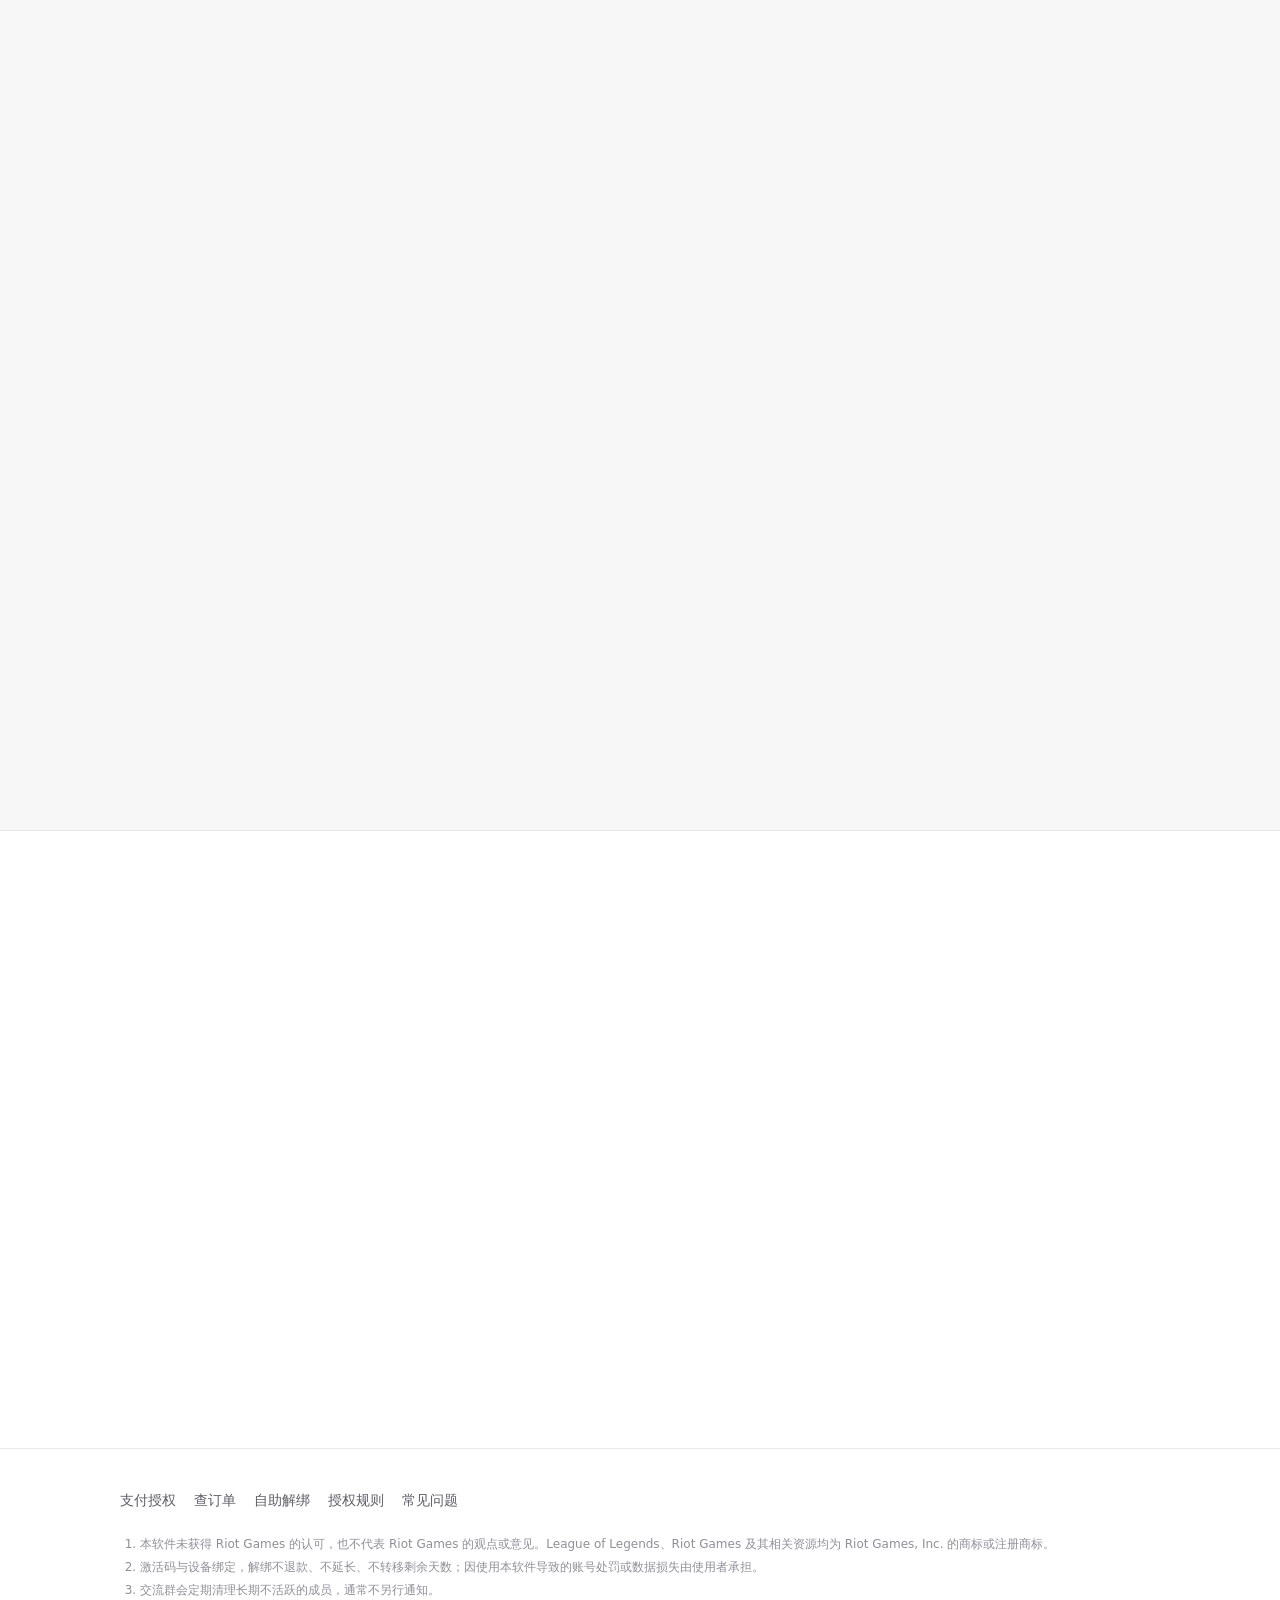
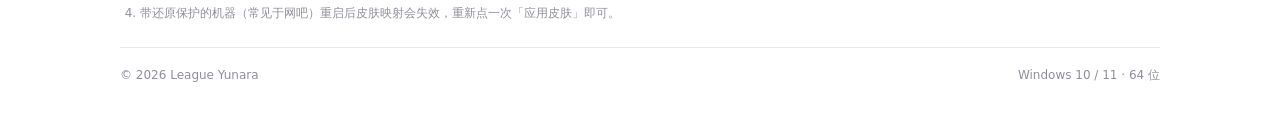
==== commit a546b95a: "官网加 CSP，并把首屏主题的内联脚本搬成 theme.js（script-src 不含 unsafe-inline）" ====
--- a/index.html
+++ b/index.html
@@ -2,6 +2,8 @@
 <html lang="zh-CN" data-theme="light">
   <head>
     <meta charset="UTF-8" />
+    <meta http-equiv="Content-Security-Policy" content="default-src 'self'; script-src 'self'; style-src 'self'; img-src 'self' data:; connect-src 'self' https://kzqgphxrghdclkwneqyn.supabase.co https://api.gitcode.com; frame-src https://player.bilibili.com; base-uri 'none'; form-action 'self'; frame-ancestors 'none'; object-src 'none'" />
+    <meta name="referrer" content="no-referrer" />
     <meta name="viewport" content="width=device-width, initial-scale=1" />
     <meta
       name="description"
@@ -15,20 +17,7 @@
     />
     <meta property="og:type" content="website" />
     <title>League Yunara｜英雄联盟桌面助手</title>
-    <script>
-      // 先落主题再画首屏，避免深色偏好用户看到一闪的浅色底
-      (function () {
-        try {
-          var saved = localStorage.getItem("yunara-site-theme");
-          var theme =
-            saved ||
-            (window.matchMedia("(prefers-color-scheme: dark)").matches ? "dark" : "light");
-          document.documentElement.setAttribute("data-theme", theme);
-        } catch (e) {
-          /* 读不到就用 HTML 上的 light 默认值 */
-        }
-      })();
-    </script>
+    <script src="./theme.js"></script>
     <link rel="icon" href="./assets/logo.png" type="image/png" />
     <link rel="stylesheet" href="./styles.css" />
   </head>
